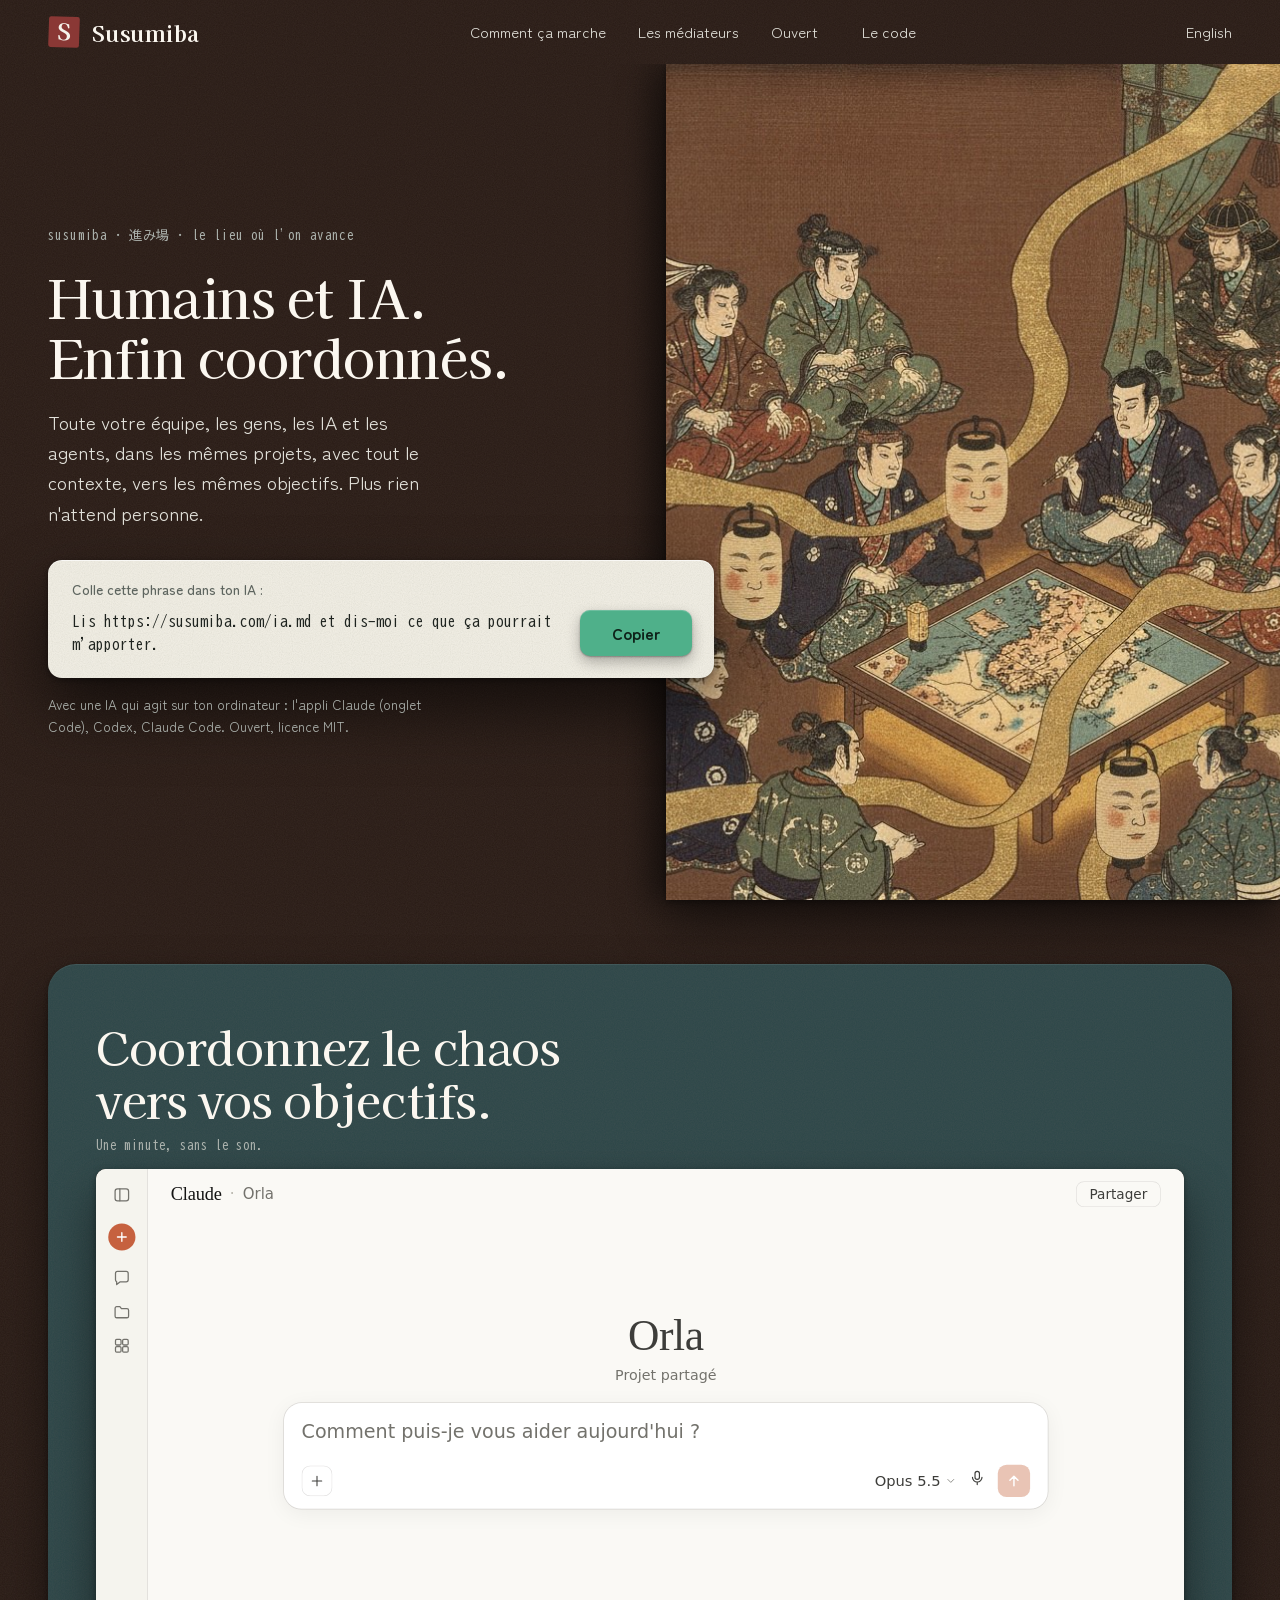
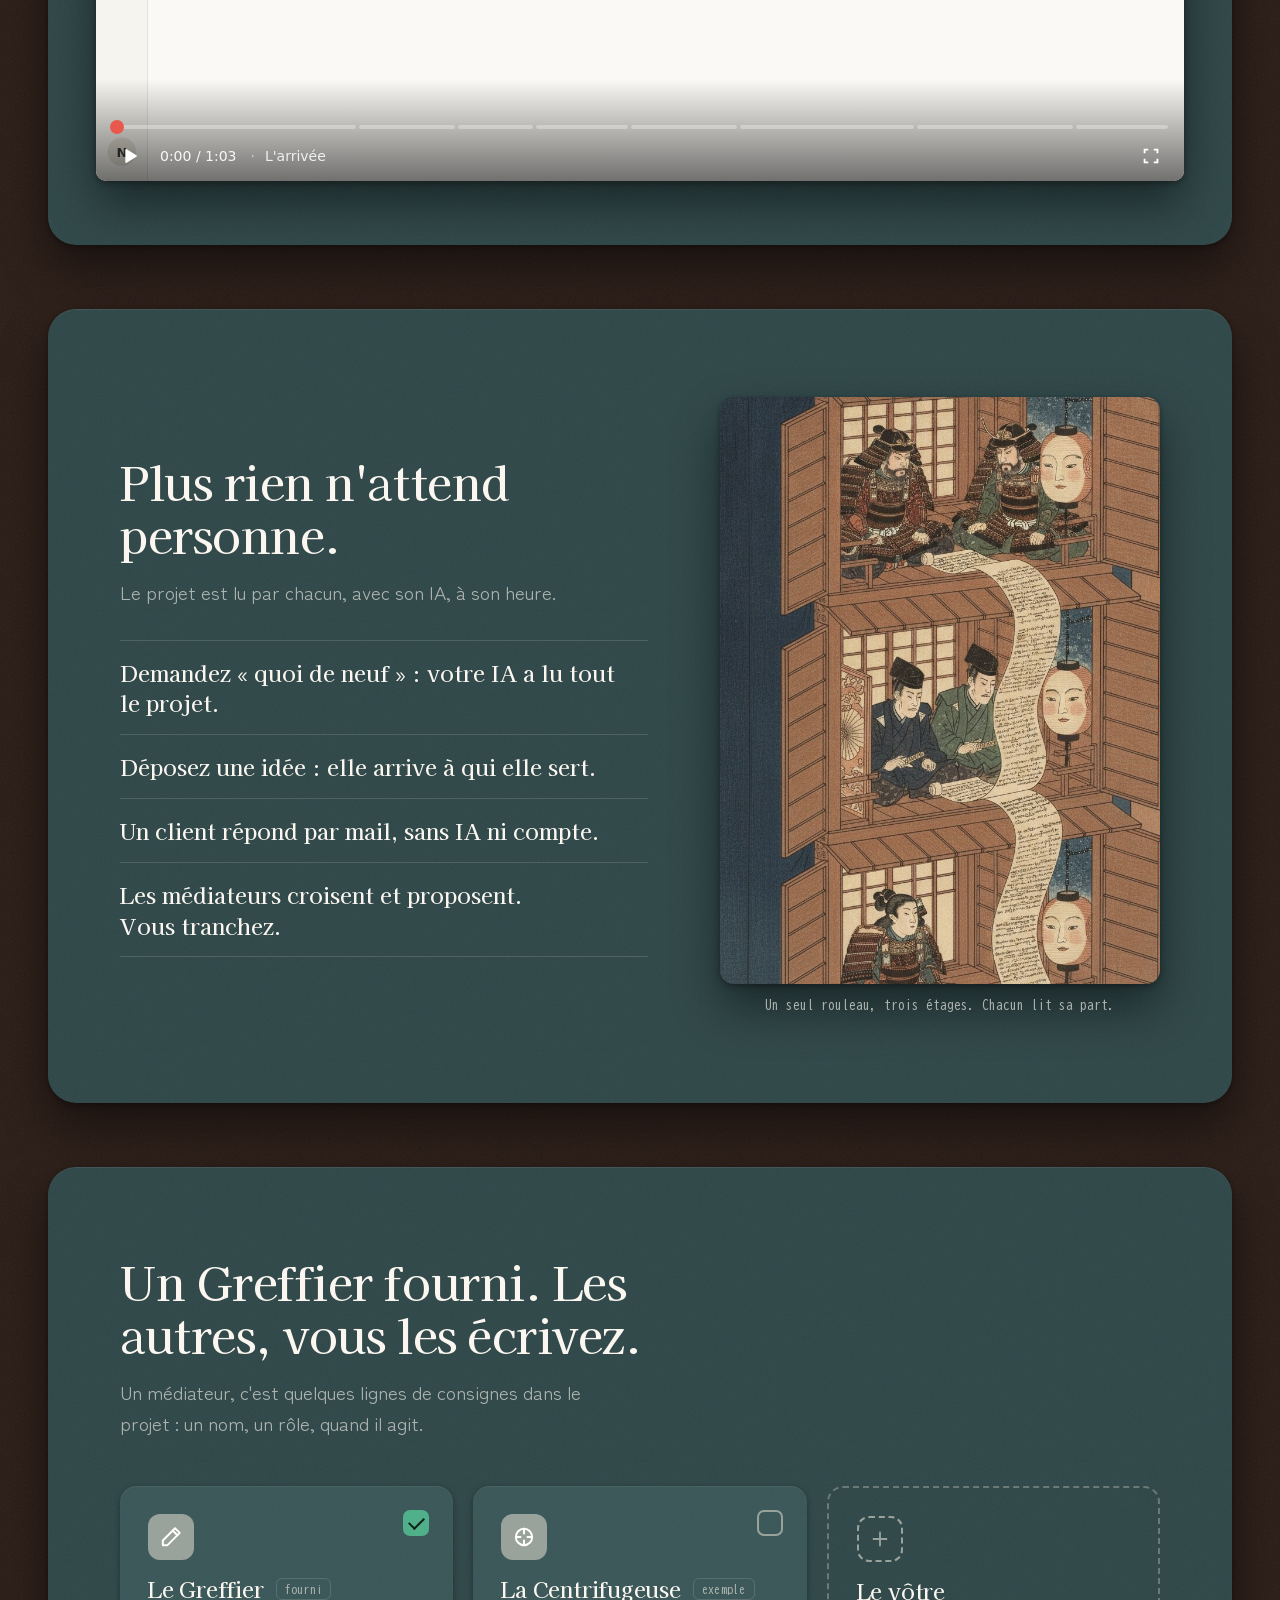
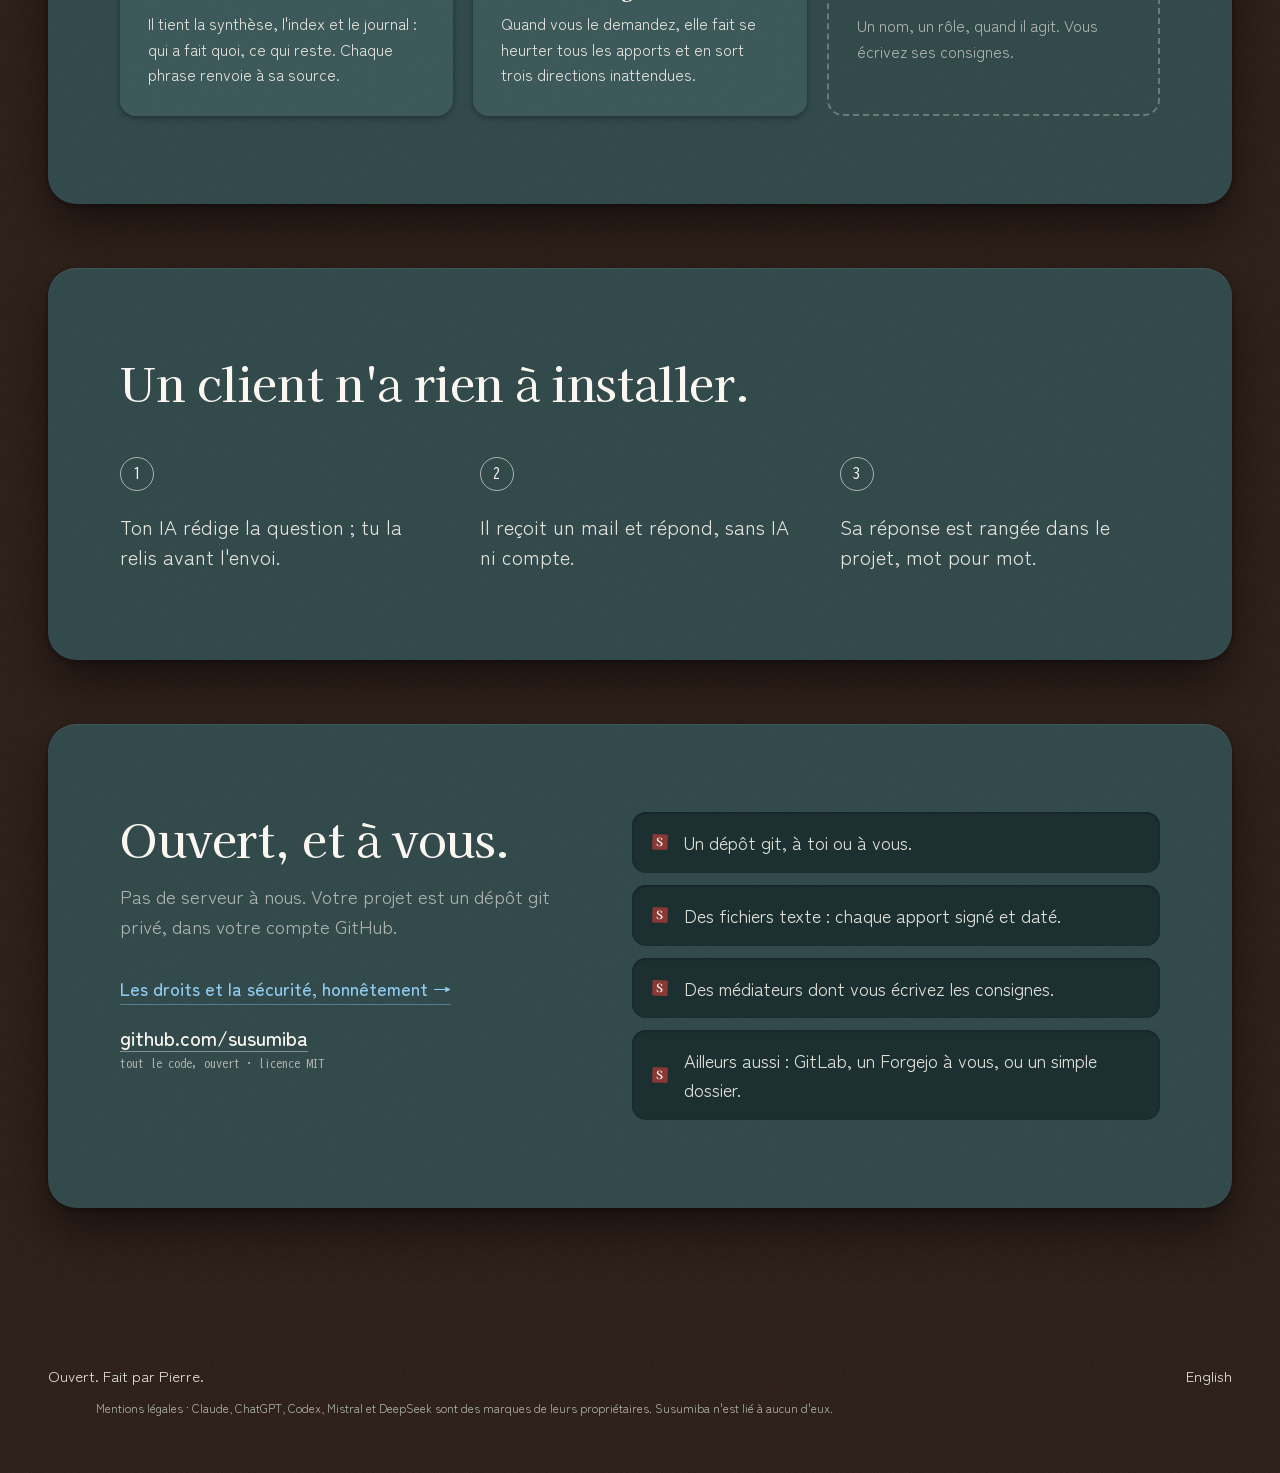
==== fr/index.html @ 31c9aaf0 "Website: the real page (English at /, French at /fr/), the demo, legal notice" ====
<!doctype html>
<html lang="fr">
<head>
<meta charset="utf-8">
<meta name="viewport" content="width=device-width, initial-scale=1">
<meta name="theme-color" content="#281A14">
<title>Susumiba</title>
<link rel="canonical" href="https://susumiba.com/fr/">
<link rel="alternate" hreflang="en" href="https://susumiba.com/">
<link rel="alternate" hreflang="fr" href="https://susumiba.com/fr/">
<link rel="alternate" hreflang="x-default" href="https://susumiba.com/">
<link rel="apple-touch-icon" href="/img/icone-180.png">
<meta property="og:type" content="website">
<meta property="og:site_name" content="Susumiba">
<meta property="og:title" content="Humains et IA. Enfin coordonnés.">
<meta property="og:description" content="Humains et IA. Enfin coordonnés. Toute votre équipe, les gens, les IA et les agents, dans les mêmes projets, avec tout le contexte, vers les mêmes objectifs.">
<meta property="og:url" content="https://susumiba.com/fr/">
<meta property="og:image" content="https://susumiba.com/img/apercu-fr.jpg">
<meta property="og:image:width" content="1200">
<meta property="og:image:height" content="630">
<meta property="og:locale" content="fr_FR">
<meta name="twitter:card" content="summary_large_image">
<meta name="twitter:image" content="https://susumiba.com/img/apercu-fr.jpg">
<meta name="description" content="Humains et IA. Enfin coordonnés. Toute votre équipe, les gens, les IA et les agents, dans les mêmes projets, avec tout le contexte, vers les mêmes objectifs.">
<link rel="icon" href="data:image/svg+xml,%3Csvg xmlns='http://www.w3.org/2000/svg' viewBox='0 0 100 100'%3E%3Crect x='4' y='4' width='92' height='92' rx='8' fill='%238A3835'/%3E%3Ctext x='50' y='74' text-anchor='middle' font-family='Georgia,serif' font-weight='700' font-size='72' fill='%23F6F4EC'%3ES%3C/text%3E%3C/svg%3E">
<link rel="stylesheet" href="/fonts/polices.css">
<style>
:root{
  color-scheme:dark;
  --fond:#281A14; --surface:#2C4648; --carte:#375658; --creux:#1C3032;
  --texte:#E3E2DB; --texte-doux:#ADB3AE; --coquille:#FBF7F0; --lien:#8FCBEF;
  --papier:#EFECE2; --encre:#1E231F; --encre-douce:#5E655F;
  --sceau:#8A3835; --gris:#9AA39B;
  --bouton:#4FB08A; --bouton-survol:#5CBD97; --bouton-appui:#45A07C; --bouton-texte:#0E2219;
  --voile:.7;
  --trait:rgba(227,226,219,.16);
  --ombre-ambiance:0 2px 6px rgba(0,0,0,.35);
  --ombre-portee:0 24px 48px rgba(0,0,0,.45);
  --ombre-papier:0 2px 6px rgba(0,0,0,.4), 0 32px 64px rgba(0,0,0,.55);
  --f-titre:"Kaisei Tokumin","Hiragino Mincho ProN",Georgia,serif;
  --f-texte:"Zen Maru Gothic","Hiragino Maru Gothic ProN",system-ui,sans-serif;
  --f-fixe:"BIZ UDGothic",ui-monospace,Menlo,monospace;
  --entre:cubic-bezier(.2,.7,.1,1); --geste:180ms; --apparait:400ms;
  --m:16px; --bloc:96px; --barre:56px;
  /* le grain de papier Hidokoro */
  --grain:url("data:image/svg+xml,%3Csvg xmlns='http://www.w3.org/2000/svg' width='220' height='220'%3E%3Cfilter id='g'%3E%3CfeTurbulence type='fractalNoise' baseFrequency='.9' numOctaves='3' stitchTiles='stitch'/%3E%3CfeColorMatrix values='0 0 0 0 0.23 0 0 0 0 0.19 0 0 0 0 0.17 0 0 0 1 0'/%3E%3C/filter%3E%3Crect width='100%25' height='100%25' filter='url(%23g)' opacity='.14'/%3E%3C/svg%3E");
  --grain-papier:url("data:image/svg+xml;utf8,<svg xmlns='http://www.w3.org/2000/svg' width='240' height='240'><filter id='g'><feTurbulence type='fractalNoise' baseFrequency='.9' numOctaves='2' stitchTiles='stitch'/><feColorMatrix values='0 0 0 0 .12  0 0 0 0 .14  0 0 0 0 .1  0 0 0 1.4 -.45'/></filter><rect width='100%' height='100%' filter='url(%23g)' opacity='.1'/></svg>");
}
@media (min-width:640px){ :root{ --m:32px } }
@media (min-width:1024px){ :root{ --m:48px; --bloc:128px; --barre:64px } }

*{box-sizing:border-box}
html{-webkit-text-size-adjust:100%; text-size-adjust:100%; scroll-behavior:smooth; scroll-padding-top:calc(var(--barre) + 16px); background:var(--fond)}
body{margin:0; background:var(--fond) var(--grain); color:var(--texte); font:400 17px/1.6 var(--f-texte); -webkit-font-smoothing:antialiased; overflow-x:clip}
@media (min-width:1024px){ body{font-size:18px} }
a{color:var(--lien); text-underline-offset:.2em; text-decoration-thickness:1px}
button{font:inherit; color:inherit}
h1,h2,h3,p,ul,ol,figure{margin:0}
ul,ol{padding:0; list-style:none}
h1,h2,h3{font-family:var(--f-titre); font-weight:500; line-height:1.15; letter-spacing:-.01em; color:var(--coquille)}
:focus-visible{outline:2px solid var(--lien); outline-offset:3px}
code{font-family:var(--f-fixe)}
b.nb{font-weight:inherit; white-space:nowrap}
.defs{position:absolute; width:0; height:0}
.sceau{display:inline-block; flex:none; width:28px; height:28px; line-height:0}
.sceau svg{width:100%; height:100%; display:block}
.wrap{max-width:calc(1240px + 2 * var(--m)); margin:0 auto; padding:0 var(--m)}

/* ================= LA BARRE ================= */
.barre{position:fixed; top:0; left:0; right:0; z-index:20; height:var(--barre); background:var(--fond) var(--grain)}
.barre .wrap{height:100%; display:flex; align-items:center; gap:24px; max-width:none}
.nom{display:flex; align-items:center; gap:12px; text-decoration:none; color:var(--coquille); font:700 22px/1 var(--f-titre); letter-spacing:.02em}
.nav{display:none; gap:32px; margin:0 auto; font-size:15px}
.nav a, .barre .lang{color:var(--texte); text-decoration:none; transition:color var(--geste) ease-out}
.nav a:hover, .barre .lang:hover{color:var(--coquille)}
.barre .lang{margin-left:auto; font-size:15px}
.nav .code{display:none}
@media (min-width:1024px){
  .nav{display:flex; align-items:center}
  .barre .lang{margin-left:0}
  .nav .code{display:block}
  .nav li:last-child{margin-left:12px}
  .sceau{width:32px; height:32px}
}

/* ================= PREMIER ÉCRAN ================= */
.e1{position:relative}
.e1-image{position:relative; margin-top:var(--barre); height:30svh; min-height:190px; overflow:hidden; box-shadow:var(--ombre-ambiance), var(--ombre-portee)}
.e1-image img{display:block; width:100%; height:100%; object-fit:cover; object-position:50% 45%}
.e1-image::after{content:""; position:absolute; inset:0; background:var(--fond); opacity:0; pointer-events:none; transition:opacity var(--apparait) var(--entre)}
html.descendu .e1-image::after{opacity:var(--voile)}
.e1-texte{position:relative; z-index:1; padding:22px var(--m) 36px}
.surtitre{display:none; font:400 13px/1.5 var(--f-fixe); color:var(--texte-doux); letter-spacing:.03em}
.titre{font-size:clamp(32px, 8.6vw, 44px); text-wrap:balance}
.sous{margin-top:14px; font-size:15.5px; line-height:1.6; max-width:44ch; text-wrap:pretty}
.feuille{margin-top:20px; padding:16px 16px 16px 18px; border-radius:14px; background:var(--papier) var(--grain-papier); box-shadow:inset 0 1px 0 rgba(255,255,255,.7), var(--ombre-papier)}
.f-dit{font:500 14px/1.4 var(--f-texte); color:var(--encre-douce)}
.f-corps{margin-top:8px; display:flex; flex-direction:column; align-items:stretch; gap:12px}
.cmd{min-width:0; font:400 14px/1.55 var(--f-fixe); color:var(--encre); overflow-wrap:anywhere}
.copier{flex:none; height:46px; min-width:112px; padding:0 22px; border:0; border-radius:10px; background:var(--bouton); color:var(--bouton-texte); font:700 16px/1 var(--f-texte); cursor:pointer;
  box-shadow:inset 0 1px 0 rgba(255,255,255,.18), 0 1px 2px rgba(0,0,0,.3), 0 6px 14px rgba(0,0,0,.28); transition:background-color var(--geste) ease-out, transform var(--geste) var(--entre)}
.copier:hover{background:var(--bouton-survol)}
.copier:active{background:var(--bouton-appui); transform:translateY(1px)}
.copier [hidden]{display:none}
.mini{margin-top:8px; display:flex; align-items:center; gap:12px; padding:10px 10px 10px 14px; border-radius:10px; border:1px solid var(--trait)}
.mini .cmd{flex:1; font-size:12.5px; line-height:1.5; color:var(--texte-doux)}
.mini .copier{height:34px; min-width:84px; padding:0 14px; font-size:14px; background:transparent; color:var(--bouton); box-shadow:inset 0 0 0 1.5px var(--bouton)}
.mini .copier:hover{background:rgba(79,176,138,.14)}
.mini .copier:active{transform:translateY(1px)}
.marche{margin-top:16px; font:400 13px/1.6 var(--f-texte); color:var(--texte-doux); max-width:56ch}
@media (max-width:420px){ .mini{flex-direction:column; align-items:stretch; gap:10px} .mini .copier{align-self:flex-start} }
@media (min-width:640px){
  .e1-image{height:40svh}
  .sous{font-size:17px}
}
@media (min-width:1024px){
  .e1{height:max(100svh, 680px); display:flex; align-items:center; padding-top:var(--barre)}
  .e1-image{position:fixed; z-index:0; top:var(--barre); bottom:0; left:52%; right:0; height:auto; min-height:0; margin:0; box-shadow:-14px 0 28px rgba(0,0,0,.4), var(--ombre-ambiance), var(--ombre-portee)}
  .e1-texte{width:52%; padding:0 64px 0 var(--m)}
  .surtitre{display:block}
  .titre{margin-top:20px; font-size:clamp(46px, 4.1vw, 60px)}
  .sous{margin-top:20px; font-size:19px}
  .feuille{margin-top:32px; margin-right:-112px; padding:20px 22px 22px 24px}
  .f-corps{flex-direction:row; align-items:flex-end; gap:16px; margin-top:10px}
  .cmd{flex:1; font-size:15px}
  .mini{margin-right:0}
  .marche{font-size:13.5px}
  .suite, .pied{position:relative; z-index:1}
}
@media (min-width:1024px) and (max-height:780px){
  .titre{font-size:44px; margin-top:12px} .sous{font-size:17px; margin-top:14px} .feuille{margin-top:22px} .marche{margin-top:12px}
}

/* ================= LES SECTIONS ================= */
.suite{display:flex; flex-direction:column; gap:56px; padding:48px 0 72px}
.panneau{padding:0 var(--m)}
.panneau > .dedans{max-width:1240px; margin:0 auto}
.e-titre{font-size:30px; max-width:24ch; text-wrap:balance}
.e-chapo{margin-top:16px; color:var(--texte-doux); font-size:17px; max-width:56ch; text-wrap:pretty}
@media (min-width:1024px){
  .suite{gap:64px; padding:64px 0 var(--bloc)}
  .panneau{width:min(1336px, calc(100% - 2 * var(--m))); margin:0 auto; padding:88px 72px; border-radius:28px; background:var(--surface) var(--grain); box-shadow:inset 0 1px 0 rgba(255,255,255,.07), var(--ombre-ambiance), var(--ombre-portee)}
  .e-titre{font-size:46px}
  .e-chapo{font-size:19px}
  #comment.panneau{padding-top:56px; padding-bottom:64px; padding-left:48px; padding-right:48px}
}

/* la démo */
.legende{font:400 13px/1.5 var(--f-fixe); color:var(--texte-doux); margin-bottom:14px}
.cadre-demo{display:block; width:100%; aspect-ratio:16/9; border:0; border-radius:10px; background:var(--creux); box-shadow:var(--ombre-ambiance), var(--ombre-portee)}

/* Plus rien n'attend personne */
.b-grille{display:grid; gap:36px; align-items:center}
.lignes{margin-top:32px}
.lignes li{padding:14px 0; border-top:1px solid var(--trait); font:500 19px/1.4 var(--f-titre); color:var(--coquille); text-wrap:pretty}
.lignes li:last-child{border-bottom:1px solid var(--trait)}
.b-image{justify-self:center; width:min(100%, 460px)}
.b-image img{display:block; width:100%; height:auto; aspect-ratio:3/4; object-fit:cover; object-position:50% 40%; border-radius:14px; box-shadow:var(--ombre-ambiance), var(--ombre-portee)}
.b-image figcaption{margin-top:12px; font:400 13px/1.5 var(--f-fixe); color:var(--texte-doux); text-align:center}
@media (max-width:1023px){ .b-image{margin-top:12px} }
@media (min-width:1024px){ .b-grille{grid-template-columns:6fr 5fr; gap:72px} .lignes li{font-size:22px; padding:16px 0} }

/* Les médiateurs */
.cartes{margin-top:36px; display:grid; gap:16px}
.carte{position:relative; padding:24px; border-radius:16px; background:var(--carte) var(--grain); box-shadow:inset 0 1px 0 rgba(255,255,255,.06), var(--ombre-ambiance)}
.carte svg.pastille{display:block; width:46px; height:46px; margin-bottom:16px}
.carte h3{display:flex; align-items:center; flex-wrap:wrap; gap:6px 12px; font-size:22px}
.etiquette{font:400 12px/1 var(--f-fixe); color:var(--texte-doux); padding:4px 8px; border-radius:6px; border:1px solid var(--trait); letter-spacing:.02em}
.carte p{margin-top:10px; color:var(--texte); font-size:16px; line-height:1.6}
.coche{position:absolute; top:24px; right:24px; appearance:none; -webkit-appearance:none; margin:0; width:26px; height:26px; border-radius:7px; border:2px solid var(--gris); background:transparent; display:grid; place-items:center; cursor:pointer}
.coche:checked{background:var(--bouton); border-color:var(--bouton)}
.coche:checked::after{content:""; width:7px; height:13px; border:solid var(--bouton-texte); border-width:0 2.5px 2.5px 0; transform:translateY(-2px) rotate(45deg)}
.titre-demo{margin-bottom:10px}
.carte.vide{background:none; box-shadow:none; border:2px dashed rgba(154,163,155,.55)}
.carte.vide p{color:var(--texte-doux)}
.carte.vide .plus{display:grid; place-items:center; width:46px; height:46px; margin-bottom:16px; border-radius:12px; border:2px dashed var(--gris); color:var(--gris)}
.carte.vide .plus svg{width:26px; height:26px; fill:none; stroke:currentColor; stroke-width:1.7; stroke-linecap:round}
@media (min-width:900px){ .cartes{grid-template-columns:repeat(3, 1fr); gap:20px; margin-top:48px} .carte{padding:28px} }

/* Le client */
.etapes{margin-top:36px; display:grid; gap:24px; counter-reset:e}
.etapes li{display:flex; gap:16px; align-items:flex-start; font-size:18px; line-height:1.5; color:var(--texte)}
.etapes .n{flex:none; display:grid; place-items:center; width:34px; height:34px; border-radius:50%; border:1.5px solid var(--texte-doux); font:400 15px/1 var(--f-fixe); color:var(--coquille)}
.etapes li > span:last-child{padding-top:3px; text-wrap:pretty}
@media (min-width:900px){ .etapes{grid-template-columns:repeat(3, 1fr); gap:40px; margin-top:48px} .etapes li{flex-direction:column; gap:18px; font-size:20px} }

/* Ouvert */
.o-grille{display:grid; gap:36px; align-items:start}
.quatre{display:grid; gap:12px}
.quatre li{display:flex; gap:16px; align-items:center; padding:16px 20px; border-radius:14px; background:var(--creux); box-shadow:inset 0 1px 3px rgba(0,0,0,.35); font-size:17px; color:var(--texte)}
.quatre .sceau{width:16px; height:16px}
.liens{margin-top:32px; display:grid; gap:20px; justify-items:start}
.lien-fort{color:var(--lien); font-weight:500; text-decoration:none; border-bottom:1px solid rgba(143,203,239,.4); padding-bottom:2px}
.lien-fort:hover{border-bottom-color:var(--lien)}
.depot{display:block; text-decoration:none; color:var(--coquille)}
.depot b{display:block; font:500 20px/1.3 var(--f-texte); text-decoration:underline; text-decoration-thickness:1px; text-underline-offset:.25em; text-decoration-color:rgba(251,247,240,.4)}
.depot:hover b{text-decoration-color:var(--coquille)}
.depot small{display:block; margin-top:4px; font:400 12.5px/1.5 var(--f-fixe); color:var(--texte-doux)}
@media (min-width:1024px){ .o-grille{grid-template-columns:5fr 6fr; gap:72px} .quatre li{font-size:18px} }

/* ================= PIED ================= */
.pied{position:relative; z-index:1; padding:28px var(--m) 56px}
.pied-in{max-width:1240px; margin:0 auto; display:flex; align-items:center; justify-content:space-between; gap:16px; font-size:15px; color:var(--texte)}
.pied a{color:var(--texte); text-decoration:none}
.pied a:hover{color:var(--coquille)}
.pied::before{content:""; position:absolute; z-index:-1; top:0; bottom:0; left:calc(50% - 50vw); right:calc(50% - 50vw); background:var(--fond) var(--grain)}
@media (prefers-reduced-motion:reduce){ html{scroll-behavior:auto} *{transition:none !important} }
.pied-note{max-width:1240px; margin:10px auto 0; padding:0 var(--m); font:400 12px/1.6 var(--f-texte); color:var(--texte-doux)}
.pied-note a{color:inherit}
</style>
</head>
<body>

<svg class="defs" aria-hidden="true" focusable="false">
  <symbol id="sceau" viewBox="0 0 100 100"><g transform="rotate(2 50 50)"><rect x="2" y="2" width="96" height="96" rx="7" fill="#8A3835"/><text x="50" y="75" text-anchor="middle" font-family="Kaisei Tokumin, Georgia, serif" font-weight="700" font-size="72" fill="#F6F4EC">S</text></g></symbol>
</svg>

<header class="barre" id="barre">
  <div class="wrap">
    <a class="nom" href="#haut" aria-label="Susumiba, retour en haut"><span class="sceau"><svg viewBox="0 0 100 100" aria-hidden="true"><use href="#sceau"/></svg></span>Susumiba</a>
    <ul class="nav">
      <li><a href="#comment" data-k="n1">Comment ça marche</a></li>
      <li><a href="#mediateurs" data-k="n2">Les médiateurs</a></li>
      <li><a href="#ouvert" data-k="n3">Ouvert</a></li>
      <li class="code"><a href="https://github.com/susumiba/susumiba" data-k="n4">Le code</a></li>
    </ul>
    <a class="lang" href="/" hreflang="en" lang="en" data-k="z2">English</a>
  </div>
</header>

<main id="haut">
  <section class="e1" aria-label="Susumiba">
    <div class="e1-image"><img src="/img/heros.jpg" width="839" height="839" loading="eager" fetchpriority="high" alt="Vu d'en haut, des groupes assis autour d'une carte ; des lanternes au visage calme parmi eux ; des bandes de brume dorée relient chaque groupe à la carte."></div>
    <div class="e1-texte">
      <p class="surtitre" data-k="h0">susumiba · 進み場 · le lieu où l'on avance</p>
      <h1 class="titre" data-k="h1">Humains et IA. Enfin coordonnés.</h1>
      <p class="sous" data-k="h2">Toute votre équipe, les gens, les IA et les agents, dans les mêmes projets, avec tout le contexte, vers les mêmes objectifs. Plus rien n'attend personne.</p>
      <div class="feuille">
        <p class="f-dit" data-k="h3">Colle cette phrase dans ton IA&nbsp;:</p>
        <div class="f-corps">
          <p class="cmd" data-k="h4">Lis https://susumiba.com/ia.md et dis-moi ce que ça pourrait m'apporter.</p>
          <button class="copier" type="button"><span data-k="h5">Copier</span><span data-k="h6" hidden>Copié</span></button>
        </div>
      </div>
      <p class="marche" data-k="h9">Avec une IA qui agit sur ton ordinateur&nbsp;: l'appli Claude (onglet Code), Codex, Claude Code. Ouvert, licence MIT.</p>
    </div>
  </section>

  <div class="suite">
    <section class="panneau" id="comment" aria-label="Démo de Susumiba">
      <div class="dedans">
        <h2 class="e-titre titre-demo" data-k="v0">Coordonnez le chaos vers vos objectifs.</h2>
        <p class="legende" data-k="v1">Une minute, sans le son.</p>
        <iframe class="cadre-demo" src="/fr/demo.html?nu" title="Démo de Susumiba" allow="fullscreen" loading="eager"></iframe>
      </div>
    </section>

    <section class="panneau" id="rien" aria-labelledby="t-b1">
      <div class="dedans b-grille">
        <div>
          <h2 class="e-titre" id="t-b1" data-k="b1">Plus rien n'attend personne.</h2>
          <p class="e-chapo" data-k="b2">Le projet est lu par chacun, avec son IA, à son heure.</p>
          <ul class="lignes">
            <li data-k="b3">Demandez «&nbsp;quoi de neuf&nbsp;»&nbsp;: votre IA a lu tout le projet.</li>
            <li data-k="b4">Déposez une idée&nbsp;: elle arrive à qui elle sert.</li>
            <li data-k="b5">Un client répond par mail, sans IA ni compte.</li>
            <li data-k="b6">Les médiateurs croisent et proposent. Vous tranchez.</li>
          </ul>
        </div>
        <figure class="b-image">
          <img src="/img/etages.jpg" width="751" height="1030" loading="lazy" decoding="async" alt="Une tour de bois à trois étages ouverts ; à chaque étage, un petit groupe et une lanterne au visage calme lisent le même long rouleau de papier, qui descend d'un étage à l'autre.">
          <figcaption data-k="b7">Un seul rouleau, trois étages. Chacun lit sa part.</figcaption>
        </figure>
      </div>
    </section>

    <section class="panneau" id="mediateurs" aria-labelledby="t-m1">
      <div class="dedans">
        <h2 class="e-titre" id="t-m1" data-k="m1">Un Greffier fourni. Les autres, vous les écrivez.</h2>
        <p class="e-chapo" data-k="m2">Un médiateur, c'est quelques lignes de consignes dans le projet&nbsp;: un nom, un rôle, quand il agit.</p>
        <div class="cartes">
          <article class="carte">
            <input class="coche" type="checkbox" checked aria-label="Le Greffier">
            <svg class="pastille" viewBox="0 0 46 46" aria-hidden="true"><rect width="46" height="46" rx="12" fill="#9AA39B"/><svg x="9" y="9" width="28" height="28" viewBox="0 0 24 24" fill="none" stroke="#fff" stroke-width="1.7" stroke-linecap="round" stroke-linejoin="round"><path d="M15.5 4.5l4 4L9 19H5v-4z"/><path d="M13.5 6.5l4 4"/></svg></svg>
            <h3><span data-k="m3">Le Greffier</span> <span class="etiquette" data-k="m4">fourni</span></h3>
            <p data-k="m5">Il tient la synthèse, l'index et le journal&nbsp;: qui a fait quoi, ce qui reste. Chaque phrase renvoie à sa source.</p>
          </article>
          <article class="carte">
            <input class="coche" type="checkbox" aria-label="La Centrifugeuse">
            <svg class="pastille" viewBox="0 0 46 46" aria-hidden="true"><rect width="46" height="46" rx="12" fill="#9AA39B"/><svg x="9" y="9" width="28" height="28" viewBox="0 0 24 24" fill="none" stroke="#fff" stroke-width="1.7" stroke-linecap="round" stroke-linejoin="round"><circle cx="12" cy="12" r="7"/><path d="M12 5v4M19 12h-4M12 19v-4M5 12h4"/></svg></svg>
            <h3><span data-k="m6">La Centrifugeuse</span> <span class="etiquette" data-k="m7">exemple</span></h3>
            <p data-k="m8">Quand vous le demandez, elle fait se heurter tous les apports et en sort trois directions inattendues.</p>
          </article>
          <article class="carte vide">
            <span class="plus" aria-hidden="true"><svg viewBox="0 0 24 24"><path d="M12 6v12M6 12h12"/></svg></span>
            <h3 data-k="m9">Le vôtre</h3>
            <p data-k="m10">Un nom, un rôle, quand il agit. Vous écrivez ses consignes.</p>
          </article>
        </div>
      </div>
    </section>

    <section class="panneau" id="client" aria-labelledby="t-i1">
      <div class="dedans">
        <h2 class="e-titre" id="t-i1" data-k="i1">Un client n'a rien à installer.</h2>
        <ol class="etapes">
          <li><span class="n" aria-hidden="true">1</span><span data-k="i2">Ton IA rédige la question&nbsp;; tu la relis avant l'envoi.</span></li>
          <li><span class="n" aria-hidden="true">2</span><span data-k="i3">Il reçoit un mail et répond, sans IA ni compte.</span></li>
          <li><span class="n" aria-hidden="true">3</span><span data-k="i4">Sa réponse est rangée dans le projet, mot pour mot.</span></li>
        </ol>
      </div>
    </section>

    <section class="panneau" id="ouvert" aria-labelledby="t-o1">
      <div class="dedans o-grille">
        <div>
          <h2 class="e-titre" id="t-o1" data-k="o1">Ouvert, et à vous.</h2>
          <p class="e-chapo" data-k="o2">Pas de serveur à nous. Votre projet est un dépôt git privé, dans votre compte GitHub.</p>
          <div class="liens">
            <a class="lien-fort" href="https://github.com/susumiba/susumiba#rights-and-safety-honestly" data-k="o7">Les droits et la sécurité, honnêtement →</a>
            <a class="depot" href="https://github.com/susumiba"><b>github.com/susumiba</b><small data-k="o8">tout le code, ouvert · licence MIT</small></a>
          </div>
        </div>
        <ul class="quatre">
          <li><span class="sceau"><svg viewBox="0 0 100 100" aria-hidden="true"><use href="#sceau"/></svg></span><span data-k="o3">Un dépôt git, à toi ou à vous.</span></li>
          <li><span class="sceau"><svg viewBox="0 0 100 100" aria-hidden="true"><use href="#sceau"/></svg></span><span data-k="o4">Des fichiers texte&nbsp;: chaque apport signé et daté.</span></li>
          <li><span class="sceau"><svg viewBox="0 0 100 100" aria-hidden="true"><use href="#sceau"/></svg></span><span data-k="o5">Des médiateurs dont vous écrivez les consignes.</span></li>
          <li><span class="sceau"><svg viewBox="0 0 100 100" aria-hidden="true"><use href="#sceau"/></svg></span><span data-k="o6">Ailleurs aussi&nbsp;: GitLab, un Forgejo à vous, ou un simple dossier.</span></li>
        </ul>
      </div>
    </section>
  </div>
</main>

<footer class="pied">
  <div class="pied-in">
    <p data-k="z1">Ouvert. Fait par Pierre.</p>
    <a href="/" hreflang="en" lang="en" data-k="z2">English</a>
  </div>
  <p class="pied-note"><a href="/fr/mentions-legales.html">Mentions légales</a> · Claude, ChatGPT, Codex, Mistral et DeepSeek sont des marques de leurs propriétaires. Susumiba n'est lié à aucun d'eux.</p>
</footer>

<script>
(function () {
  var H = document.documentElement;
  /* le voile : plat, seulement quand on est descendu */
  var e1 = document.querySelector('.e1');
  function descendu() { H.classList.toggle('descendu', window.scrollY > 0.6 * e1.offsetHeight); }
  addEventListener('scroll', descendu, { passive: true }); descendu();

  /* les boutons Copier */
  document.querySelectorAll('.copier').forEach(function (b) {
    var cmd = b.parentNode.querySelector('.cmd'), a = b.querySelector('[data-k="h5"]'), c = b.querySelector('[data-k="h6"]'), t = null;
    function ok() {
      a.hidden = true; c.hidden = false; clearTimeout(t);
      t = setTimeout(function () { a.hidden = false; c.hidden = true; }, 1500);
    }
    function repli() {
      try { var s = getSelection(), r = document.createRange(); r.selectNodeContents(cmd); s.removeAllRanges(); s.addRange(r); document.execCommand('copy'); } catch (e) {}
      ok();
    }
    b.addEventListener('click', function () {
      var texte = cmd.textContent.trim();
      try {
        if (navigator.clipboard && navigator.clipboard.writeText) navigator.clipboard.writeText(texte).then(ok, repli);
        else repli();
      } catch (e) { repli(); }
    });
  });
})();
</script>
<script>
/* PostHog : chargé seulement si la page porte une vraie clé de projet */
(function () {
  var cle = 'phc_CxuosVcfBd5NtoXTSPYqfwra4np32wjEcRG7EsLdfBGe';
  if (cle.indexOf('phc_') !== 0) return;
  !function(t,e){var o,n,p,r;e.__SV||(window.posthog=e,e._i=[],e.init=function(i,s,a){function g(t,e){var o=e.split(".");2==o.length&&(t=t[o[0]],e=o[1]),t[e]=function(){t.push([e].concat(Array.prototype.slice.call(arguments,0)))}}(p=t.createElement("script")).type="text/javascript",p.crossOrigin="anonymous",p.async=!0,p.src=s.api_host.replace(".i.posthog.com","-assets.i.posthog.com")+"/static/array.js",(r=t.getElementsByTagName("script")[0]).parentNode.insertBefore(p,r);var u=e;for(void 0!==a?u=e[a]=[]:a="posthog",u.people=u.people||[],u.toString=function(t){var e="posthog";return"posthog"!==a&&(e+="."+a),t||(e+=" (stub)"),e},u.people.toString=function(){return u.toString(1)+".people (stub)"},o="init capture register register_once unregister identify reset get_distinct_id set_config opt_in_capturing opt_out_capturing has_opted_out_capturing debug".split(" "),n=0;n<o.length;n++)g(u,o[n]);e._i.push([i,s,a])},e.__SV=1)}(document,window.posthog||[]);
  posthog.init(cle, { api_host: 'https://eu.i.posthog.com', persistence: 'memory', person_profiles: 'identified_only', disable_session_recording: true, capture_pageview: true, capture_pageleave: true, autocapture: true, enable_heatmaps: true });
})();
</script>
<script>
/* chaque geste porte un nom, que PostHog reçoit */
(function () {
  function mesure(nom, d) {
    try { if (window.posthog && window.posthog.capture) window.posthog.capture(nom, d); } catch (e) {}
  }
  document.querySelectorAll('.copier').forEach(function (b) { b.addEventListener('click', function () { mesure('Copier la phrase'); }); });
  document.querySelectorAll('a[href^="https://github.com"]').forEach(function (a) { a.addEventListener('click', function () { mesure('Lien GitHub', { vers: a.getAttribute('href') }); }); });
  document.querySelectorAll('a[hreflang]').forEach(function (a) { a.addEventListener('click', function () { mesure('Changer de langue'); }); });
  addEventListener('message', function (e) { if (e.data && e.data.susumiba === 'demo') mesure('Démo regardée', { jusqua: e.data.etape + ' %' }); });
})();
</script>
</body>
</html>
---- fonts/polices.css ----
/* Kaisei Tokumin, Zen Maru Gothic, BIZ UDGothic (SIL Open Font License), réduites aux lettres du site par publier.py */
@font-face {
  font-family: 'BIZ UDGothic';
  font-style: normal;
  font-weight: 400;
  font-display: swap;
  src: url(/fonts/p4.woff2) format('woff2');
  unicode-range: U+20-5b, U+5d-7e, U+ab, U+b0, U+b7, U+bb, U+c0-c2, U+c7-ca, U+cc-ce, U+d2-d4, U+d7, U+d9-db, U+dd, U+e0-e2, U+e7-ea, U+ec-ee, U+f2-f4, U+f9-fb, U+fd, U+106-109, U+11c-11d, U+122-125, U+134-137, U+139-13c, U+143-146, U+154-157, U+15a-15f, U+162-163, U+174-177, U+179-17a, U+1f4-1f5, U+1f8-1f9, U+228-229, U+300-302, U+327, U+1e08-1e09, U+1e10-1e11, U+1e28-1e29, U+1e30-1e31, U+1e3e-1e3f, U+1e54-1e55, U+1e80-1e83, U+1e90-1e91, U+1ea4-1ea7, U+1ebe-1ec1, U+1ed0-1ed3, U+1ef2-1ef3, U+2013-2014, U+2019, U+201c-201d, U+2026, U+20ac, U+2190, U+2192, U+2212, U+2605, U+307f, U+5834, U+9032;
}
@font-face {
  font-family: 'BIZ UDGothic';
  font-style: normal;
  font-weight: 700;
  font-display: swap;
  src: url(/fonts/p3.woff2) format('woff2');
  unicode-range: U+20-5b, U+5d-7e, U+ab, U+b0, U+b7, U+bb, U+c0-c2, U+c7-ca, U+cc-ce, U+d2-d4, U+d7, U+d9-db, U+dd, U+e0-e2, U+e7-ea, U+ec-ee, U+f2-f4, U+f9-fb, U+fd, U+106-109, U+11c-11d, U+122-125, U+134-137, U+139-13c, U+143-146, U+154-157, U+15a-15f, U+162-163, U+174-177, U+179-17a, U+1f4-1f5, U+1f8-1f9, U+228-229, U+300-302, U+327, U+1e08-1e09, U+1e10-1e11, U+1e28-1e29, U+1e30-1e31, U+1e3e-1e3f, U+1e54-1e55, U+1e80-1e83, U+1e90-1e91, U+1ea4-1ea7, U+1ebe-1ec1, U+1ed0-1ed3, U+1ef2-1ef3, U+2013-2014, U+2019, U+201c-201d, U+2026, U+20ac, U+2190, U+2192, U+2212, U+2605, U+307f, U+5834, U+9032;
}
@font-face {
  font-family: 'Kaisei Tokumin';
  font-style: normal;
  font-weight: 500;
  font-display: swap;
  src: url(/fonts/p1.woff2) format('woff2');
  unicode-range: U+20-5b, U+5d-7e, U+ab, U+b0, U+b7, U+bb, U+c0-c2, U+c7-ca, U+cc-ce, U+d2-d4, U+d7, U+d9-db, U+dd, U+e0-e2, U+e7-ea, U+ec-ee, U+f2-f4, U+f9-fb, U+fd, U+106-109, U+11c-11d, U+122-125, U+134-137, U+139-13c, U+143-146, U+154-157, U+15a-15f, U+162-163, U+174-177, U+179-17a, U+1f4-1f5, U+1f8-1f9, U+228-229, U+300-302, U+327, U+1e08-1e09, U+1e10-1e11, U+1e28-1e29, U+1e30-1e31, U+1e3e-1e3f, U+1e54-1e55, U+1e80-1e83, U+1e90-1e91, U+1ea4-1ea7, U+1ebe-1ec1, U+1ed0-1ed3, U+1ef2-1ef3, U+2013-2014, U+2019, U+201c-201d, U+2026, U+20ac, U+2190, U+2192, U+2212, U+2605, U+307f, U+5834, U+9032;
}
@font-face {
  font-family: 'Kaisei Tokumin';
  font-style: normal;
  font-weight: 700;
  font-display: swap;
  src: url(/fonts/p2.woff2) format('woff2');
  unicode-range: U+20-5b, U+5d-7e, U+ab, U+b0, U+b7, U+bb, U+c0-c2, U+c7-ca, U+cc-ce, U+d2-d4, U+d7, U+d9-db, U+dd, U+e0-e2, U+e7-ea, U+ec-ee, U+f2-f4, U+f9-fb, U+fd, U+106-109, U+11c-11d, U+122-125, U+134-137, U+139-13c, U+143-146, U+154-157, U+15a-15f, U+162-163, U+174-177, U+179-17a, U+1f4-1f5, U+1f8-1f9, U+228-229, U+300-302, U+327, U+1e08-1e09, U+1e10-1e11, U+1e28-1e29, U+1e30-1e31, U+1e3e-1e3f, U+1e54-1e55, U+1e80-1e83, U+1e90-1e91, U+1ea4-1ea7, U+1ebe-1ec1, U+1ed0-1ed3, U+1ef2-1ef3, U+2013-2014, U+2019, U+201c-201d, U+2026, U+20ac, U+2190, U+2192, U+2212, U+2605, U+307f, U+5834, U+9032;
}
@font-face {
  font-family: 'Zen Maru Gothic';
  font-style: normal;
  font-weight: 400;
  font-display: swap;
  src: url(/fonts/p5.woff2) format('woff2');
  unicode-range: U+20-5b, U+5d-7e, U+ab, U+b0, U+b7, U+bb, U+c0-c2, U+c7-ca, U+cc-ce, U+d2-d4, U+d7, U+d9-db, U+dd, U+e0-e2, U+e7-ea, U+ec-ee, U+f2-f4, U+f9-fb, U+fd, U+106-109, U+11c-11d, U+122-125, U+134-137, U+139-13c, U+143-146, U+154-157, U+15a-15f, U+162-163, U+174-177, U+179-17a, U+1f4-1f5, U+1f8-1f9, U+228-229, U+300-302, U+327, U+1e08-1e09, U+1e10-1e11, U+1e28-1e29, U+1e30-1e31, U+1e3e-1e3f, U+1e54-1e55, U+1e80-1e83, U+1e90-1e91, U+1ea4-1ea7, U+1ebe-1ec1, U+1ed0-1ed3, U+1ef2-1ef3, U+2013-2014, U+2019, U+201c-201d, U+2026, U+20ac, U+2190, U+2192, U+2212, U+2605, U+307f, U+5834, U+9032;
}
@font-face {
  font-family: 'Zen Maru Gothic';
  font-style: normal;
  font-weight: 500;
  font-display: swap;
  src: url(/fonts/p6.woff2) format('woff2');
  unicode-range: U+20-5b, U+5d-7e, U+ab, U+b0, U+b7, U+bb, U+c0-c2, U+c7-ca, U+cc-ce, U+d2-d4, U+d7, U+d9-db, U+dd, U+e0-e2, U+e7-ea, U+ec-ee, U+f2-f4, U+f9-fb, U+fd, U+106-109, U+11c-11d, U+122-125, U+134-137, U+139-13c, U+143-146, U+154-157, U+15a-15f, U+162-163, U+174-177, U+179-17a, U+1f4-1f5, U+1f8-1f9, U+228-229, U+300-302, U+327, U+1e08-1e09, U+1e10-1e11, U+1e28-1e29, U+1e30-1e31, U+1e3e-1e3f, U+1e54-1e55, U+1e80-1e83, U+1e90-1e91, U+1ea4-1ea7, U+1ebe-1ec1, U+1ed0-1ed3, U+1ef2-1ef3, U+2013-2014, U+2019, U+201c-201d, U+2026, U+20ac, U+2190, U+2192, U+2212, U+2605, U+307f, U+5834, U+9032;
}
@font-face {
  font-family: 'Zen Maru Gothic';
  font-style: normal;
  font-weight: 700;
  font-display: swap;
  src: url(/fonts/p7.woff2) format('woff2');
  unicode-range: U+20-5b, U+5d-7e, U+ab, U+b0, U+b7, U+bb, U+c0-c2, U+c7-ca, U+cc-ce, U+d2-d4, U+d7, U+d9-db, U+dd, U+e0-e2, U+e7-ea, U+ec-ee, U+f2-f4, U+f9-fb, U+fd, U+106-109, U+11c-11d, U+122-125, U+134-137, U+139-13c, U+143-146, U+154-157, U+15a-15f, U+162-163, U+174-177, U+179-17a, U+1f4-1f5, U+1f8-1f9, U+228-229, U+300-302, U+327, U+1e08-1e09, U+1e10-1e11, U+1e28-1e29, U+1e30-1e31, U+1e3e-1e3f, U+1e54-1e55, U+1e80-1e83, U+1e90-1e91, U+1ea4-1ea7, U+1ebe-1ec1, U+1ed0-1ed3, U+1ef2-1ef3, U+2013-2014, U+2019, U+201c-201d, U+2026, U+20ac, U+2190, U+2192, U+2212, U+2605, U+307f, U+5834, U+9032;
}
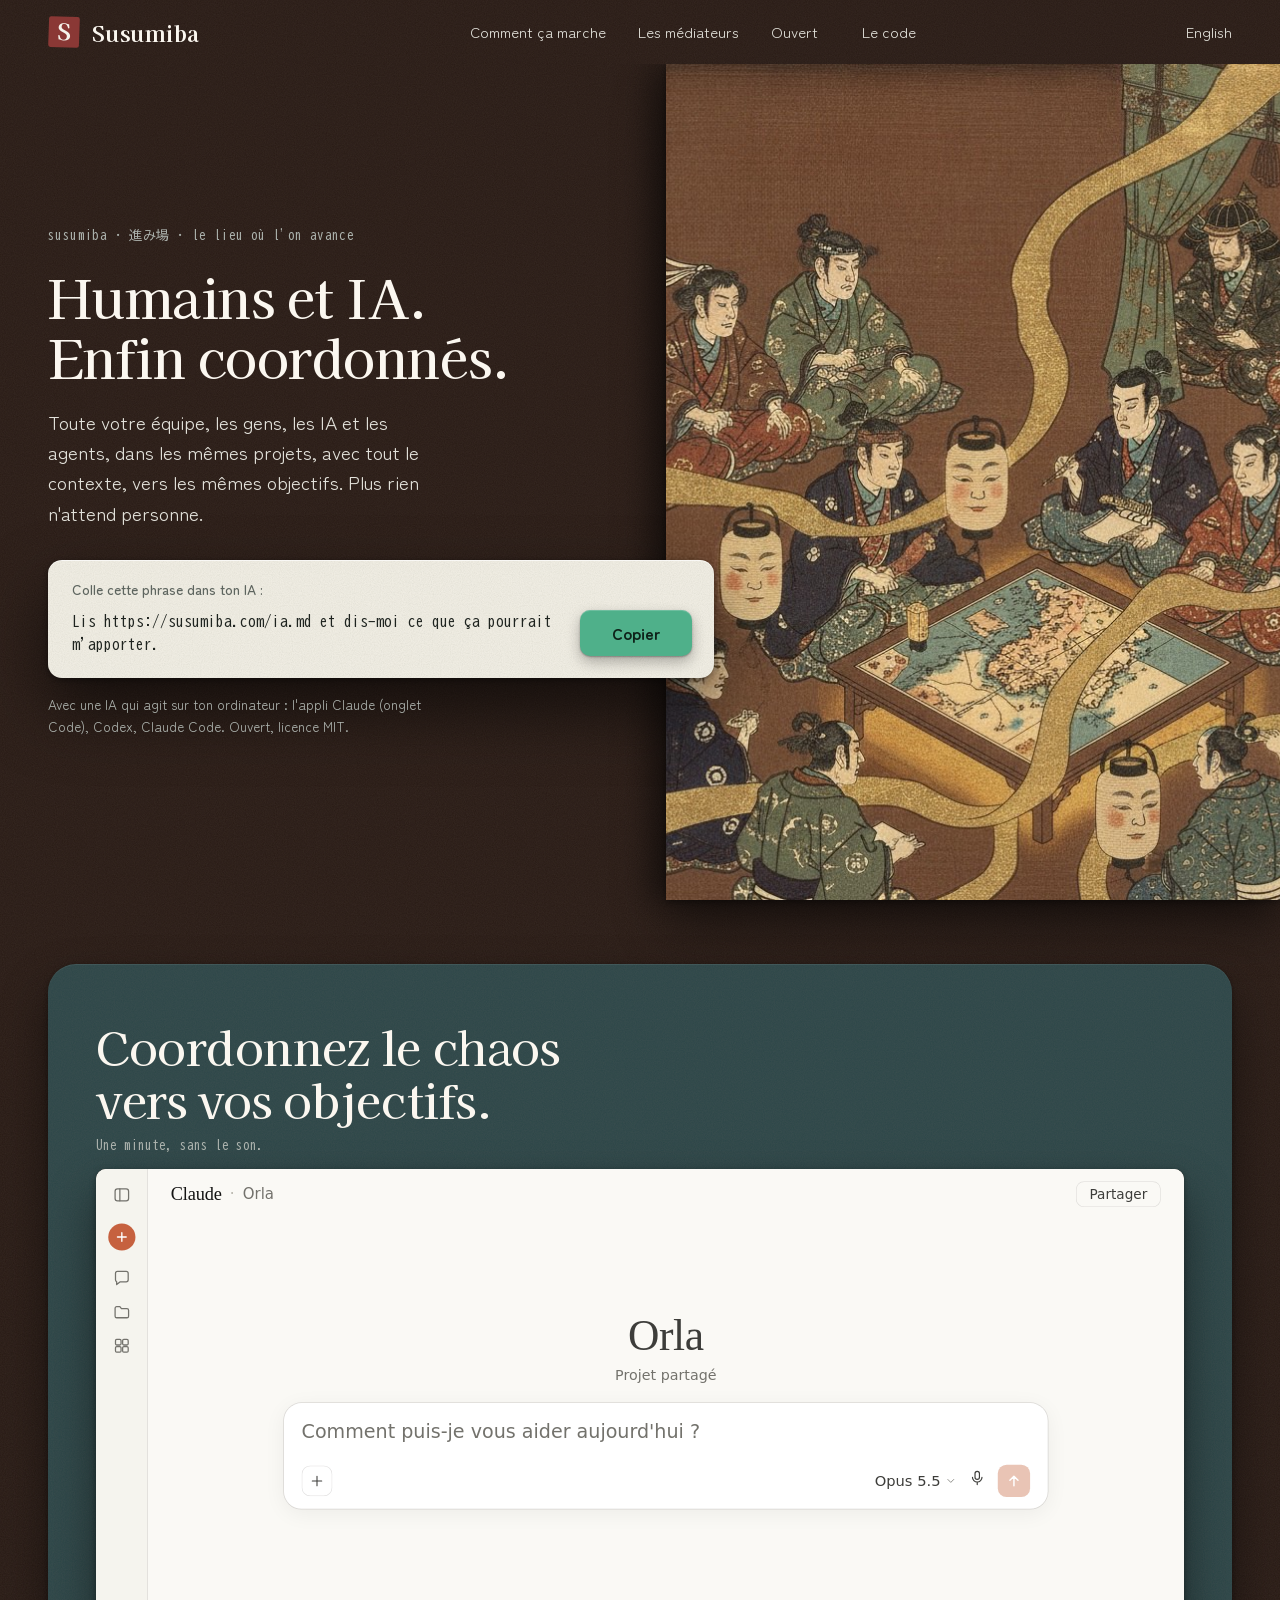
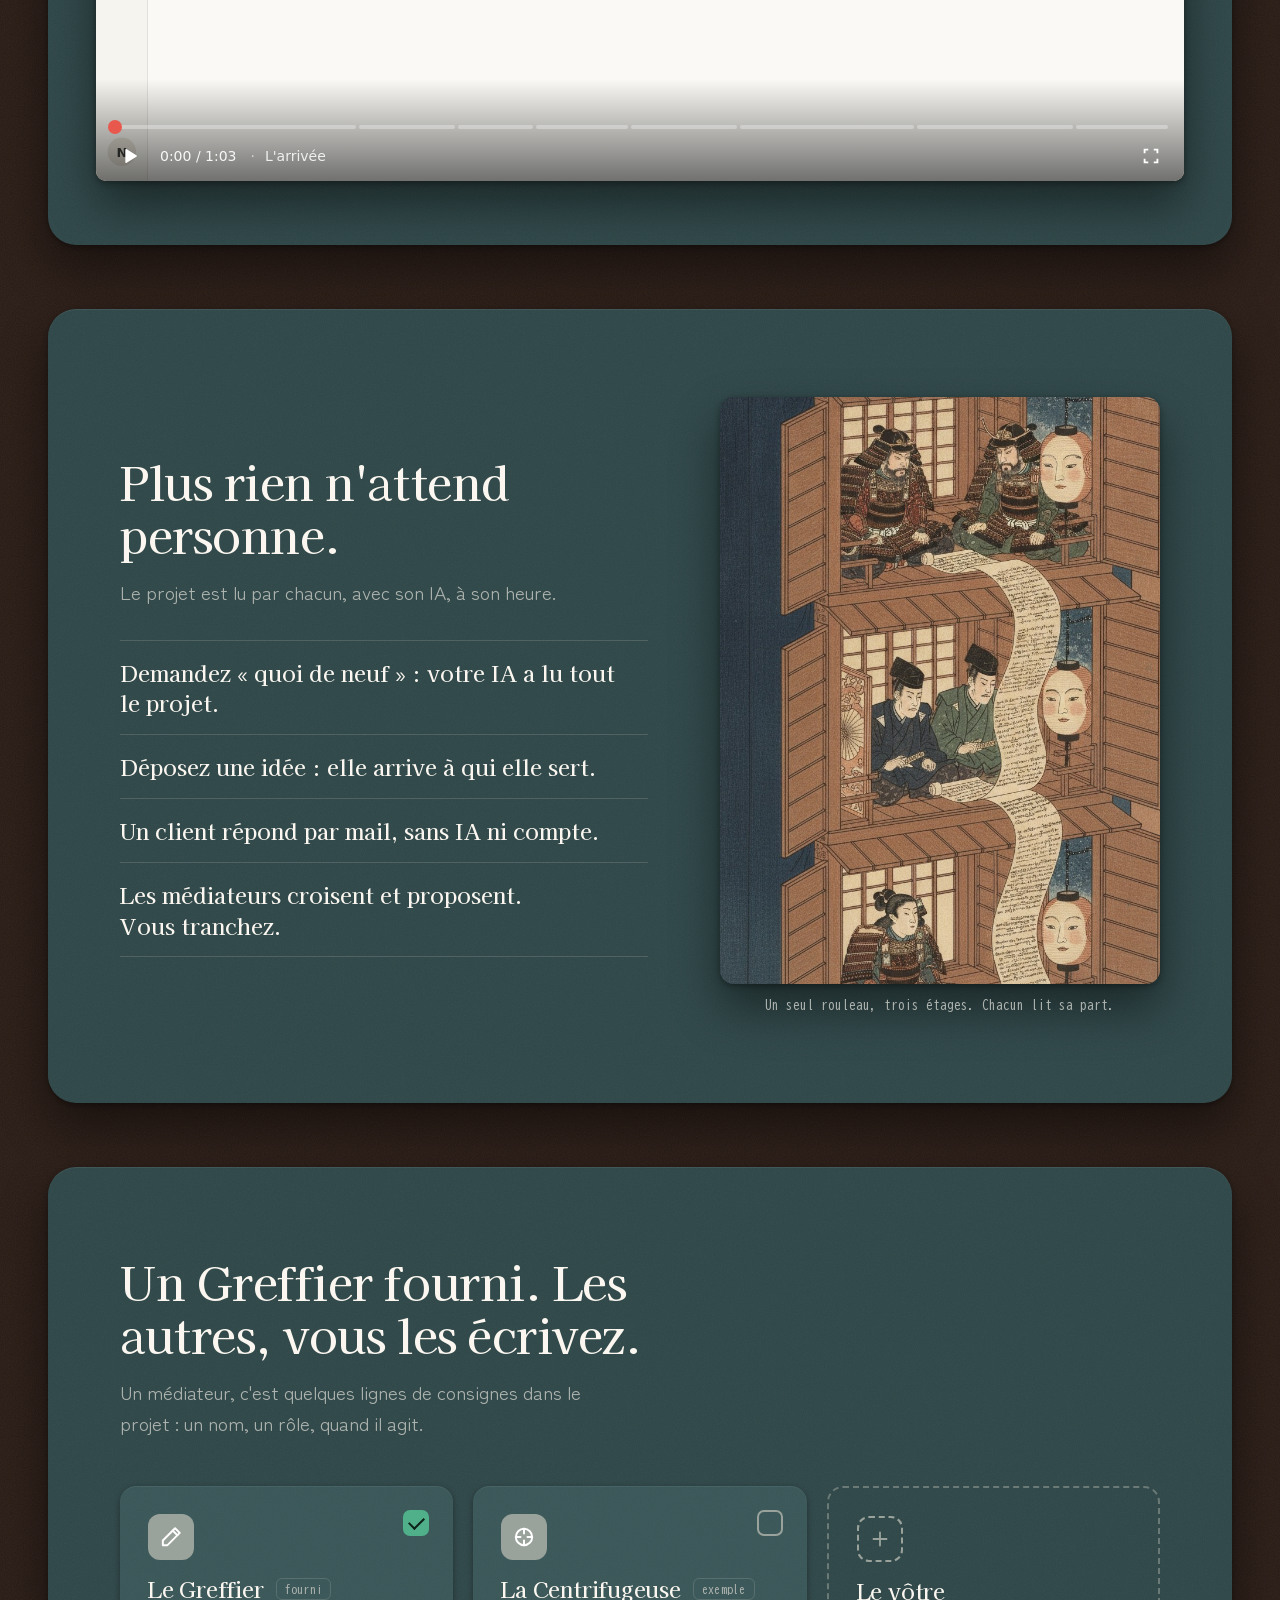
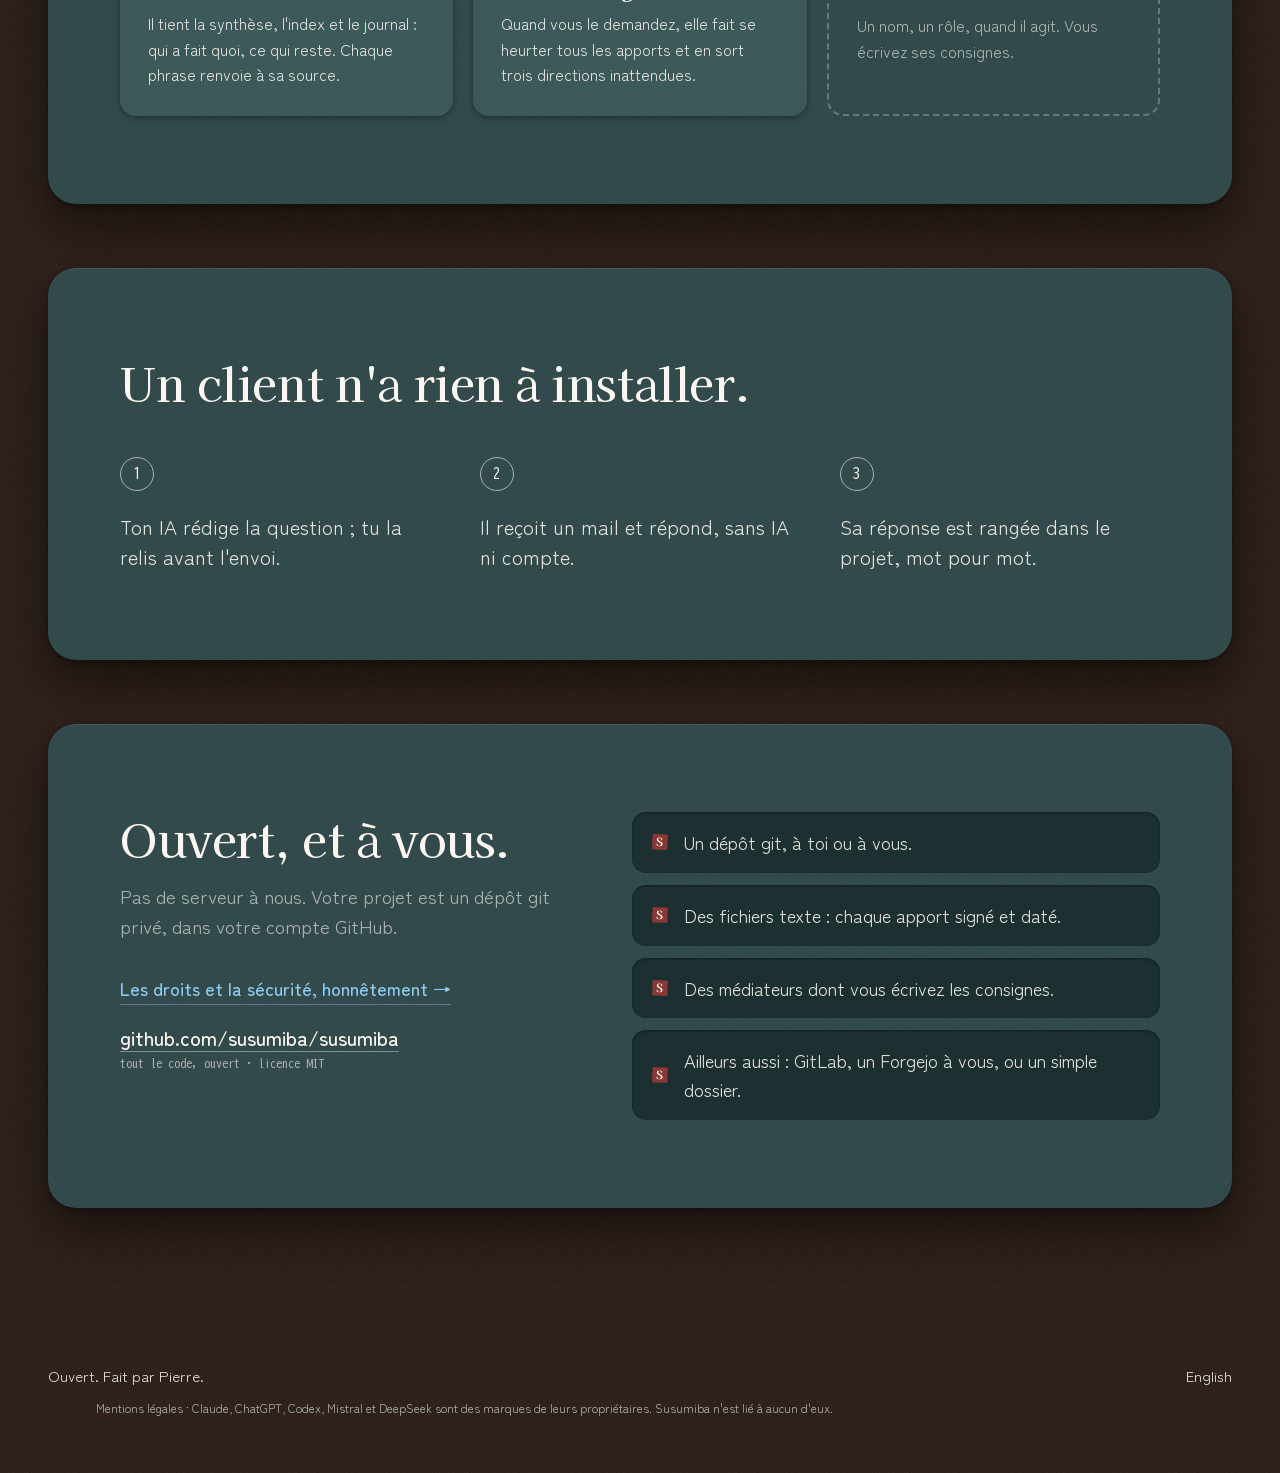
==== commit 437861f2: "One sentence to paste, code links to this repository, demo enlarges on iPhone, smaller second image " ====
--- a/fr/index.html
+++ b/fr/index.html
@@ -148,6 +148,11 @@
 /* la démo */
 .legende{font:400 13px/1.5 var(--f-fixe); color:var(--texte-doux); margin-bottom:14px}
 .cadre-demo{display:block; width:100%; aspect-ratio:16/9; border:0; border-radius:10px; background:var(--creux); box-shadow:var(--ombre-ambiance), var(--ombre-portee)}
+.fermer-demo{display:none}
+html.demo-agrandie{overflow:hidden}
+html.demo-agrandie .cadre-demo{position:fixed; z-index:1000; left:0; top:0; width:100vw; height:100dvh; aspect-ratio:auto; border-radius:0; background:#000}
+html.demo-agrandie .fermer-demo{display:grid; place-items:center; position:fixed; z-index:1001; top:12px; right:12px; width:44px; height:44px; border:0; border-radius:50%; background:rgba(0,0,0,.6); color:#fff; font:400 28px/1 var(--f-texte); cursor:pointer}
+@media (orientation:portrait){ html.demo-agrandie .cadre-demo{width:100dvh; height:100vw; transform-origin:0 0; transform:rotate(90deg) translateY(-100%)} }
 
 /* Plus rien n'attend personne */
 .b-grille{display:grid; gap:36px; align-items:center}
@@ -156,6 +161,7 @@
 .lignes li:last-child{border-bottom:1px solid var(--trait)}
 .b-image{justify-self:center; width:min(100%, 460px)}
 .b-image img{display:block; width:100%; height:auto; aspect-ratio:3/4; object-fit:cover; object-position:50% 40%; border-radius:14px; box-shadow:var(--ombre-ambiance), var(--ombre-portee)}
+@media (max-width:639px){ .b-image img{aspect-ratio:4/3} }
 .b-image figcaption{margin-top:12px; font:400 13px/1.5 var(--f-fixe); color:var(--texte-doux); text-align:center}
 @media (max-width:1023px){ .b-image{margin-top:12px} }
 @media (min-width:1024px){ .b-grille{grid-template-columns:6fr 5fr; gap:72px} .lignes li{font-size:22px; padding:16px 0} }
@@ -252,6 +258,7 @@
         <h2 class="e-titre titre-demo" data-k="v0">Coordonnez le chaos vers vos objectifs.</h2>
         <p class="legende" data-k="v1">Une minute, sans le son.</p>
         <iframe class="cadre-demo" src="/fr/demo.html?nu" title="Démo de Susumiba" allow="fullscreen" loading="eager"></iframe>
+        <button class="fermer-demo" type="button" aria-label="Fermer la démo">×</button>
       </div>
     </section>
 
@@ -318,7 +325,7 @@
           <p class="e-chapo" data-k="o2">Pas de serveur à nous. Votre projet est un dépôt git privé, dans votre compte GitHub.</p>
           <div class="liens">
             <a class="lien-fort" href="https://github.com/susumiba/susumiba#rights-and-safety-honestly" data-k="o7">Les droits et la sécurité, honnêtement →</a>
-            <a class="depot" href="https://github.com/susumiba"><b>github.com/susumiba</b><small data-k="o8">tout le code, ouvert · licence MIT</small></a>
+            <a class="depot" href="https://github.com/susumiba/susumiba"><b>github.com/susumiba/susumiba</b><small data-k="o8">tout le code, ouvert · licence MIT</small></a>
           </div>
         </div>
         <ul class="quatre">
@@ -347,6 +354,13 @@
   var e1 = document.querySelector('.e1');
   function descendu() { H.classList.toggle('descendu', window.scrollY > 0.6 * e1.offsetHeight); }
   addEventListener('scroll', descendu, { passive: true }); descendu();
+
+  /* la démo agrandie : demandée par la démo quand le plein écran n'existe pas (iPhone) */
+  var cadre = document.querySelector('.cadre-demo');
+  function agrandir(on) { H.classList.toggle('demo-agrandie', on); try { cadre.contentWindow.postMessage({ susumiba: 'plein-etat', on: on }, '*'); } catch (e) {} }
+  addEventListener('message', function (e) { if (e.source === cadre.contentWindow && e.data && e.data.susumiba === 'plein') agrandir(!H.classList.contains('demo-agrandie')); });
+  document.querySelector('.fermer-demo').addEventListener('click', function () { agrandir(false); });
+  addEventListener('keydown', function (e) { if (e.key === 'Escape' && H.classList.contains('demo-agrandie')) agrandir(false); });
 
   /* les boutons Copier */
   document.querySelectorAll('.copier').forEach(function (b) {
